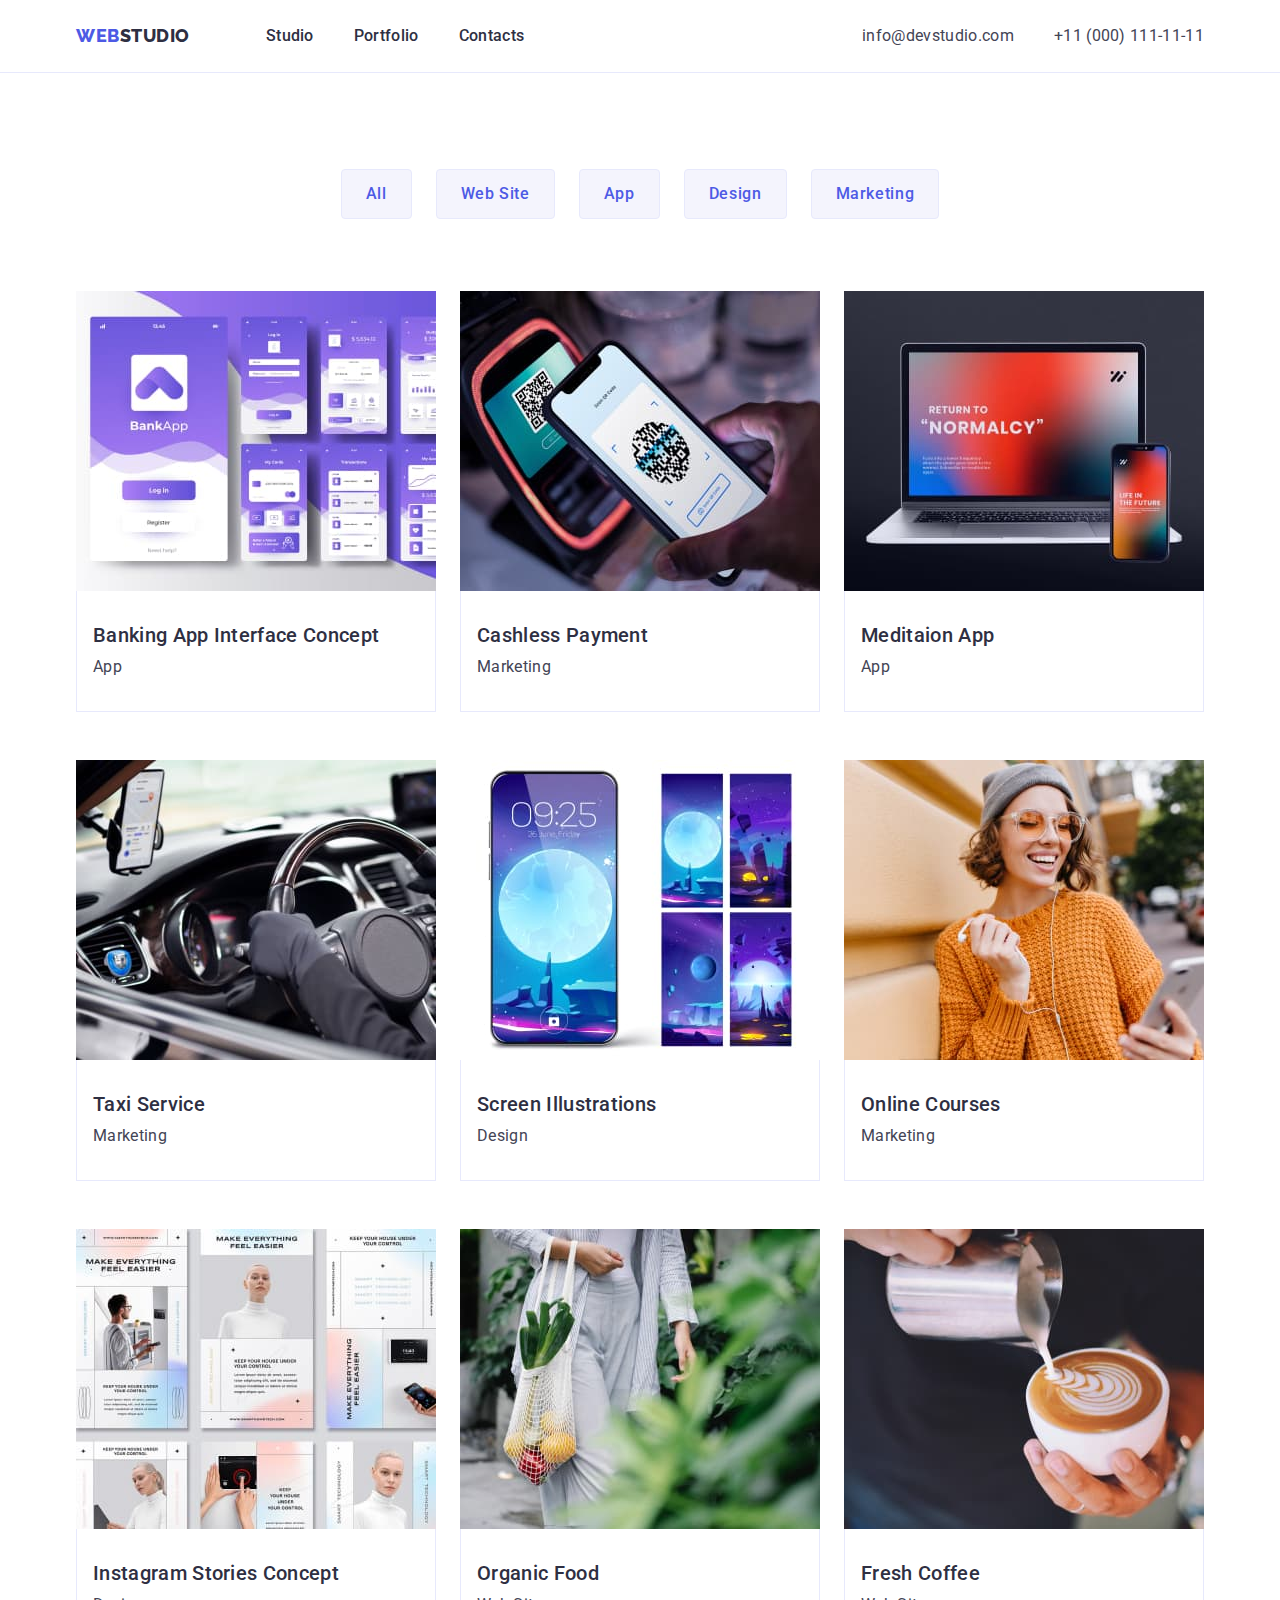
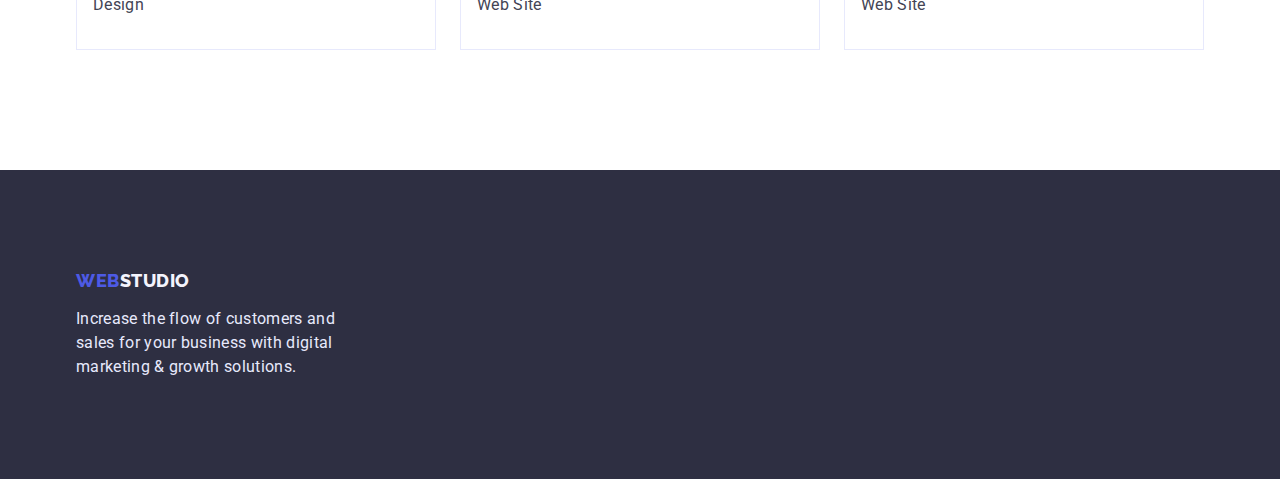
==== portfolio.html @ 297c989b "Initial commit" ====
<!DOCTYPE html>
<html lang="en">
  <head>
    <meta charset="UTF-8" />
    <meta http-equiv="X-UA-Compatible" content="IE=edge" />
    <meta name="viewport" content="width=device-width, initial-scale=1.0" />
    <title>Portfolio</title>
    <link rel="preconnect" href="https://fonts.googleapis.com" />
    <link rel="preconnect" href="https://fonts.gstatic.com" crossorigin />
    <link
      href="https://fonts.googleapis.com/css2?family=Raleway:wght@800&family=Roboto:wght@400;500;700;900&display=swap"
      rel="stylesheet"
    />
    <link
      rel="stylesheet"
      href="https://cdnjs.cloudflare.com/ajax/libs/modern-normalize/1.1.0/modern-normalize.css"
      integrity="sha512-Y0MM+V6ymRKN2zStTqzQ227DWhhp4Mzdo6gnlRnuaNCbc+YN/ZH0sBCLTM4M0oSy9c9VKiCvd4Jk44aCLrNS5Q=="
      crossorigin="anonymous"
      referrerpolicy="no-referrer"
    />
    <link rel="stylesheet" href="./css/styles.css" />
  </head>
  <body>
    <header class="header-border">
      <div class="container header-wrap">
        <nav class="nav-menu">
          <a href="./index.html" class="link logo nav-logo"
            ><span class="logo-first">Web</span>Studio</a
          >
          <ul class="list menu-list-wrap">
            <li><a href="./index.html" class="link menu-item">Studio</a></li>
            <li><a href="" class="link menu-item">Portfolio</a></li>
            <li><a href="" class="link menu-item">Contacts</a></li>
          </ul>
        </nav>
        <address>
          <ul class="list address-wrap">
            <li>
              <a
                href="mailto:info@devstudio.com"
                class="link contacts mail-addres"
                >info@devstudio.com</a
              >
            </li>
            <li>
              <a href="tel:+110001111111" class="link contacts"
                >+11 (000) 111-11-11</a
              >
            </li>
          </ul>
        </address>
      </div>
    </header>
    <main>
      <section class="portfolio-wrap">
        <div class="container">
          <h1 class="visually-hidden">Projects</h1>
          <ul class="list portfolio-filter">
            <li><button type="button" class="buton-filter">All</button></li>
            <li>
              <button type="button" class="buton-filter">Web Site</button>
            </li>
            <li><button type="button" class="buton-filter">App</button></li>
            <li><button type="button" class="buton-filter">Design</button></li>
            <li>
              <button type="button" class="buton-filter">Marketing</button>
            </li>
          </ul>
          <ul class="list portfolio-items">
            <li class="work-example">
              <a href="" class="link">
                <img
                  src="./images/project1.jpg"
                  alt="Client bank website"
                  width="360"
                />
                <div class="work-example-descr">
                  <h2 class="project-title">Banking App Interface Concept</h2>
                  <p class="type-project">App</p>
                </div>
              </a>
            </li>
            <li class="work-example">
              <a href="" class="link">
                <img
                  src="./images/project2.jpg"
                  alt="Payment application"
                  width="360"
                />
                <div class="work-example-descr">
                  <h2 class="project-title">Cashless Payment</h2>
                  <p class="type-project">Marketing</p>
                </div>
              </a>
            </li>
            <li class="work-example">
              <a href="" class="link">
                <img
                  src="./images/project3.jpg"
                  alt="App on phone and laptop"
                  width="360"
                />
                <div class="work-example-descr">
                  <h2 class="project-title">Meditaion App</h2>
                  <p class="type-project">App</p>
                </div>
              </a>
            </li>
            <li class="work-example">
              <a href="" class="link">
                <img
                  src="./images/project4.jpg"
                  alt="Phone in front of the driver"
                  width="360"
                />
                <div class="work-example-descr">
                  <h2 class="project-title">Taxi Service</h2>
                  <p class="type-project">Marketing</p>
                </div>
              </a>
            </li>
            <li class="work-example">
              <a href="" class="link">
                <img
                  src="./images/project5.jpg"
                  alt="Screensaver on phone"
                  width="360"
                />
                <div class="work-example-descr">
                  <h2 class="project-title">Screen Illustrations</h2>
                  <p class="type-project">Design</p>
                </div>
              </a>
            </li>
            <li class="work-example">
              <a href="" class="link">
                <img
                  src="./images/project6.jpg"
                  alt="Girl with phone"
                  width="360"
                />
                <div class="work-example-descr">
                  <h2 class="project-title">Online Courses</h2>
                  <p class="type-project">Marketing</p>
                </div>
              </a>
            </li>
            <li class="work-example">
              <a href="" class="link">
                <img
                  src="./images/project7.jpg"
                  alt="Picture layouts"
                  width="360"
                />
                <div class="work-example-descr">
                  <h2 class="project-title">Instagram Stories Concept</h2>
                  <p class="type-project">Design</p>
                </div>
              </a>
            </li>
            <li class="work-example">
              <a href="" class="link">
                <img
                  src="./images/project8.jpg"
                  alt="Bag with vegetables and fruits"
                  width="360"
                />
                <div class="work-example-descr">
                  <h2 class="project-title">Organic Food</h2>
                  <p class="type-project">Web Site</p>
                </div>
              </a>
            </li>
            <li class="work-example">
              <a href="" class="link">
                <img
                  src="./images/project9.jpg"
                  alt="Coffee preparation"
                  width="360"
                />
                <div class="work-example-descr">
                  <h2 class="project-title">Fresh Coffee</h2>
                  <p class="type-project">Web Site</p>
                </div>
              </a>
            </li>
          </ul>
        </div>
      </section>
    </main>
    <footer class="footer">
      <div class="container">
        <a href="./index.html" class="link logo-footer"
          ><span class="logo-first">Web</span>Studio</a
        >
        <p class="text-footer">
          Increase the flow of customers and sales for your business with
          digital marketing & growth solutions.
        </p>
      </div>
    </footer>
  </body>
</html>
---- css/styles.css ----
:root {
    --primary-clr-text: #434455;
    --secondary-clr-text: #2E2F42;
    --blue-clr: #4D5AE5;
    --action-clr: #404BBF;
    --write-logo-footer: #F4F4FD;
    --primary-write: #FFFFFF;
    --write-text-footer: #E7E9FC;

}

h1,
h2,
h3,
h4,
p,
ul {
    margin: 0;
    padding: 0;

}

img {
    display: flex;
}

.container {
    width: 1158px;
    margin-left: auto;
    margin-right: auto;
    padding: 0 15px;
}

body {
    font-family: 'Roboto', sans-serif;
    font-size: 16px;
    line-height: 1.5;
    letter-spacing: 0.02em;
    color: var(--primary-clr-text);
}

.list {
    list-style: none;
}

.link {
    text-decoration: none;

}

.logo {
    font-family: 'Raleway', sans-serif;
    font-weight: 800;
    font-size: 18px;
    line-height: 1.33;
    letter-spacing: 0.03em;
    text-transform: uppercase;
    color: var(--secondary-clr-text);
}

.logo-first {
    color: var(--blue-clr);
}

/* ========HEADER======== */
.header-border {
    border-bottom-width: 1px;
    border-bottom-style: solid;
    border-bottom-color: #E7E9FC;
}

.menu-item {
    font-weight: 500;
    font-size: 16px;
    line-height: 1.5;
    color: var(--secondary-clr-text);
    padding-top: 24px;
    padding-bottom: 24px;
}

.menu-item:hover,
.menu-item:focus {
    color: var(--action-clr);
}

.contacts {
    font-family: 'Roboto';
    font-style: normal;
    font-size: 16px;
    line-height: 1.5;
    color: var(--primary-clr-text);
    padding-top: 24px;
    padding-bottom: 24px;
}

.contacts:hover,
.contacts:focus {
    color: var(--action-clr);
}



.nav-menu {
    display: flex;
}

.header-wrap {
    display: flex;
    padding-top: 24px;
    padding-bottom: 24px;
    justify-content: space-between;
    align-items: center;
}

.menu-list-wrap {
    display: flex;
    gap: 40px;
}

.address-wrap {
    display: flex;
    gap: 40px;
}

.nav-logo {
    margin-right: 76px;
}

.mail-addres {}

/*    ========================  HERO ========================*/

.hero {
    background: var(--secondary-clr-text);
    padding-top: 188px;
    padding-bottom: 188px;
    display: flex;
}

.hero-text {
    width: 494px;
    font-weight: 700;
    font-size: 56px;
    line-height: 1.07;
    text-align: center;
    color: var(--primary-write);

    margin-bottom: 46px;
    margin-right: auto;
    margin-left: auto;
}

.hero-button {
    font-family: inherit;
    font-weight: 500;
    font-size: 16px;
    line-height: 1.5;
    letter-spacing: 0.04em;
    color: var(--primary-write);
    background-color: var(--blue-clr);
    border-radius: 4px;
    cursor: pointer;
    display: flex;
    margin-right: auto;
    margin-left: auto;
    padding: 16px 32px;
}

.hero-button:hover,
.hero-button:focus {
    background-color: var(--action-clr);
}



/* ===========Section strategy=============== */
.strategy-title {
    font-weight: 500;
    font-size: 20px;
    line-height: 1.2;
    color: var(--secondary-clr-text);

    margin-bottom: 8px;
}

.strategy-company {
    padding-top: 120px;
    padding-bottom: 120px;
}

.strategy-items {
    display: flex;
    gap: 24px;
}

.strategy-items .item {
    width: 264px;
}

/* ===============OUR WORKS ==========================*/
.title {
    font-weight: 700;
    font-size: 36px;
    line-height: 1.11;
    text-align: center;
    color: var(--secondary-clr-text);
    text-transform: capitalize;
    margin-bottom: 72px;
}

.works {
    padding-bottom: 120px;
}

.work-items {
    display: flex;
    gap: 24px;
}


/* =======================Specialists =======================*/
.team-section {
    background-color: var(--write-logo-footer);
    padding-top: 120px;
    padding-bottom: 120px;
}

.name-specialist {
    font-weight: 500;
    font-size: 20px;
    line-height: 1.2;
    color: var(--secondary-clr-text);

    text-align: center;
    margin-top: 32px;
    margin-bottom: 8px;
}

.work-profession {
    text-align: center;

}

.workers-title {
    display: block;
    margin-left: auto;
    margin-right: auto;
}

.workers-items {
    display: flex;
    gap: 24px;
}

.specialist-wrap {
    background-color: var(--primary-write);
    box-shadow: 0px 1px 6px rgba(46, 47, 66, 0.08), 0px 1px 1px rgba(46, 47, 66, 0.16), 0px 2px 1px rgba(46, 47, 66, 0.08);
    border-radius: 0px 0px 4px 4px;
    padding-bottom: 32px;
}

/* ================Footer================== */
.footer {
    background-color: var(--secondary-clr-text);
    padding-top: 100px;
    padding-bottom: 100px;
}

.text-footer {

    font-size: 16px;
    line-height: 1.5;
    color: var(--write-text-footer);

    width: 264px;
    margin-right: auto;
}

.logo-footer {
    font-family: 'Raleway', sans-serif;
    font-weight: 800;
    font-size: 18px;
    line-height: 1.17;
    letter-spacing: 0.03em;
    text-transform: uppercase;
    color: var(--write-logo-footer);
    display: inline-block;
    margin-bottom: 16px;
}

/*================== Page PORTFOLIO ======================= */

.portfolio-wrap {
    padding-top: 96px;
    padding-bottom: 120px;
}

.buton-filter {
    font-family: inherit;
    font-weight: 500;
    font-size: 16px;
    line-height: 1.5;
    letter-spacing: 0.04em;
    color: var(--blue-clr);
    background-color: var(--write-logo-footer);
    cursor: pointer;
    padding: 12px 24px;
    border: 1px solid var(--write-text-footer);
    border-radius: 4px;
}

.buton-filter:hover,
.buton-filter:focus {
    font-weight: 500;
    font-size: 16px;
    line-height: 1.5;
    letter-spacing: 0.04em;
    color: var(--primary-write);
    background-color: var(--action-clr);
    border: 1px solid var(--action-clr);
    border-radius: 4px;
}

.project-title {
    font-weight: 500;
    font-size: 20px;
    line-height: 1.2;
    color: var(--secondary-clr-text);

    margin-bottom: 8px;
}

.type-project {
    color: var(--primary-clr-text);
}

.visually-hidden {
    position: absolute;
    width: 1px;
    height: 1px;
    margin: -1px;
    border: 0;
    padding: 0;
    white-space: nowrap;
    clip-path: inset(100%);
    clip: rect(0 0 0 0);
    overflow: hidden;
}

.portfolio-filter {
    display: flex;
    justify-content: center;
    gap: 24px;
    margin-bottom: 72px;
}

.portfolio-items {
    display: flex;
    flex-wrap: wrap;
}

.work-example {
    width: 360px;
    margin-right: 24px;
    margin-bottom: 48px;
}

.work-example:nth-child(3n) {
    margin-right: 0px;
}

.work-example:nth-last-child(-n+3) {
    margin-bottom: 0px;
}

.work-example-descr {
    padding-left: 16px;
    padding-top: 32px;
    padding-bottom: 32px;
    border-left: 1px solid var(--write-text-footer);
    border-right: 1px solid var(--write-text-footer);
    border-bottom: 1px solid var(--write-text-footer);

}
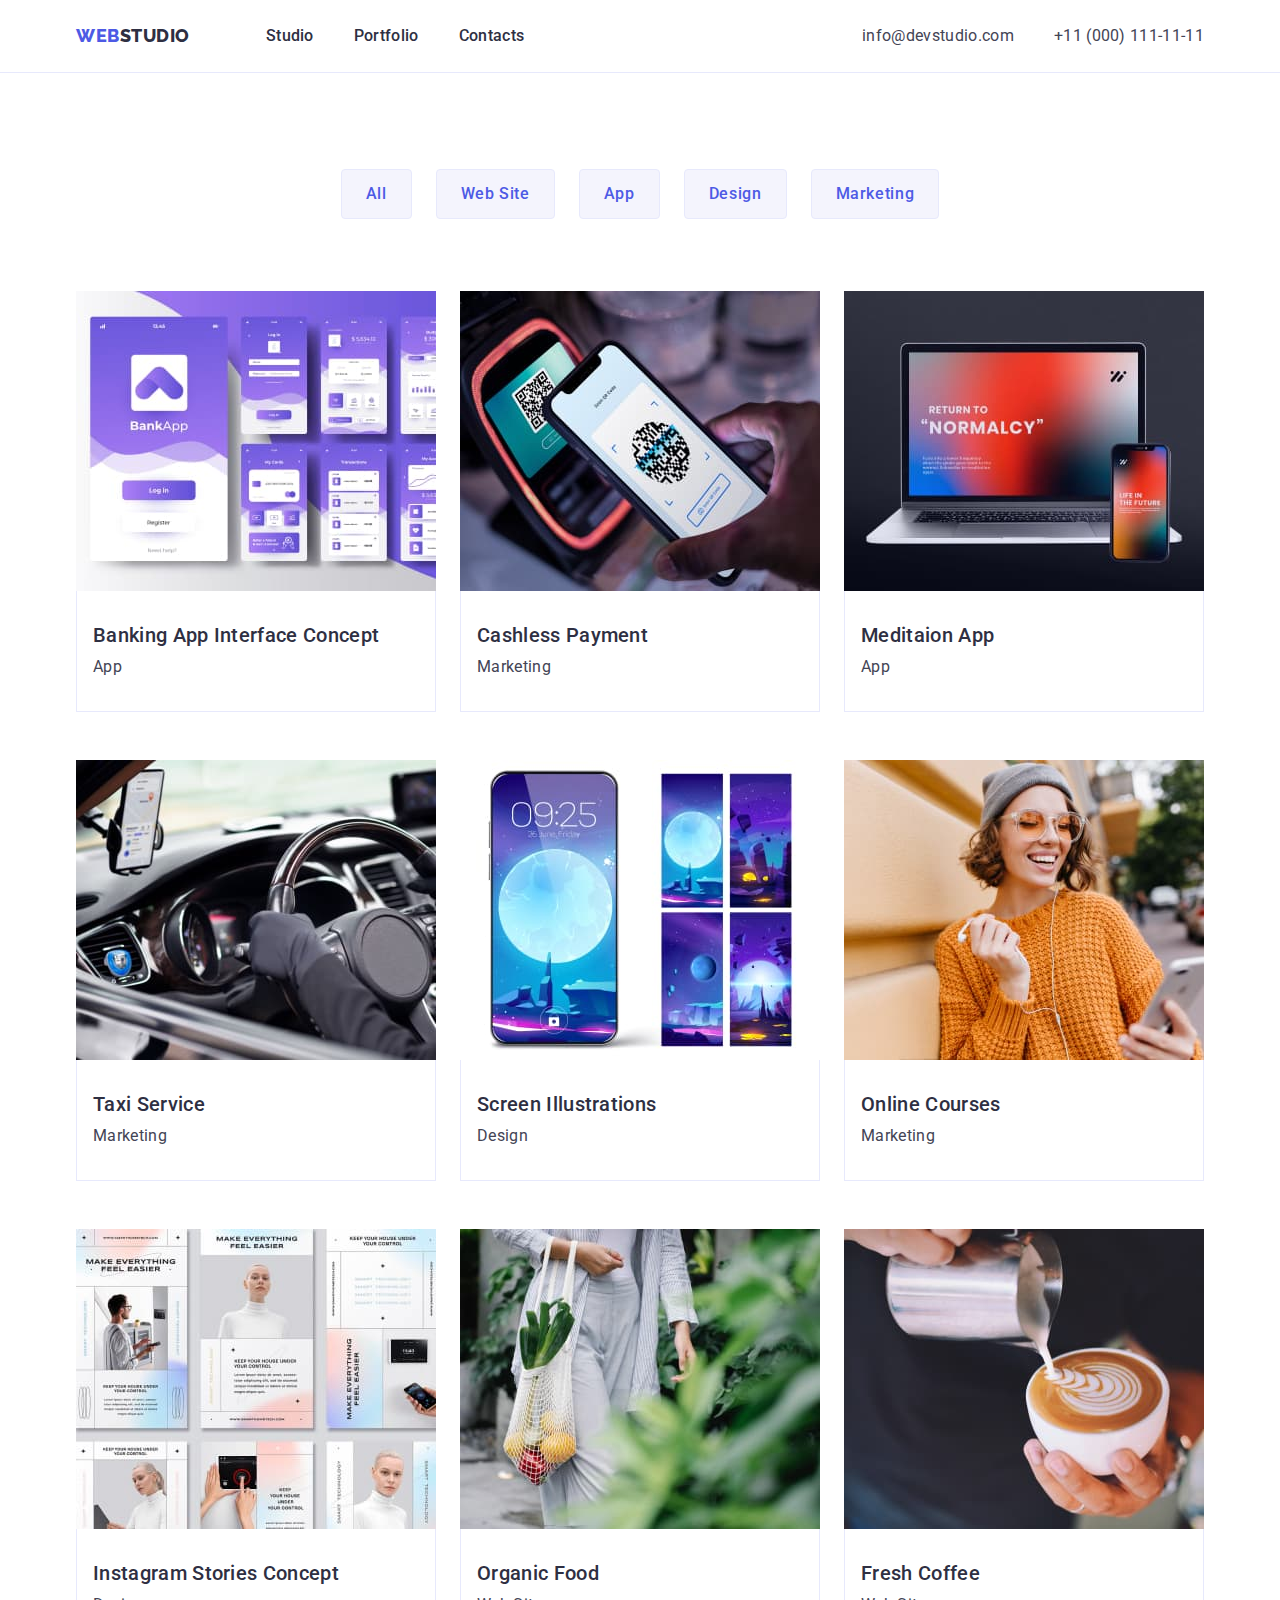
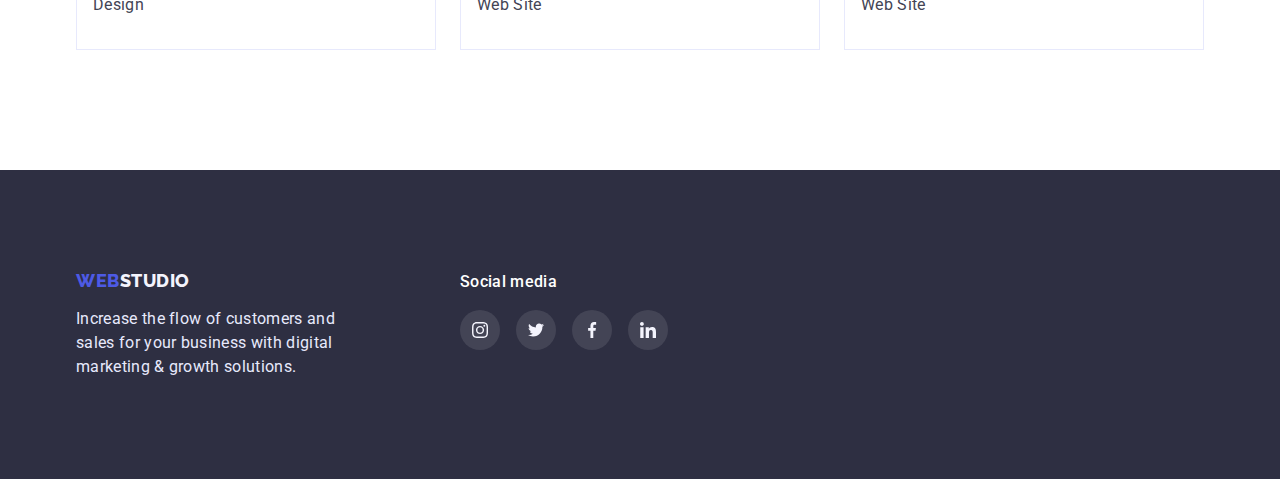
==== commit 43510cb9: "portfolio complate 4" ====
--- a/portfolio.html
+++ b/portfolio.html
@@ -68,7 +68,7 @@
           </ul>
           <ul class="list portfolio-items">
             <li class="work-example">
-              <a href="" class="link">
+              <a href="" class="link work-example-link">
                 <img
                   src="./images/project1.jpg"
                   alt="Client bank website"
@@ -81,7 +81,7 @@
               </a>
             </li>
             <li class="work-example">
-              <a href="" class="link">
+              <a href="" class="link work-example-link">
                 <img
                   src="./images/project2.jpg"
                   alt="Payment application"
@@ -94,7 +94,7 @@
               </a>
             </li>
             <li class="work-example">
-              <a href="" class="link">
+              <a href="" class="link work-example-link">
                 <img
                   src="./images/project3.jpg"
                   alt="App on phone and laptop"
@@ -107,7 +107,7 @@
               </a>
             </li>
             <li class="work-example">
-              <a href="" class="link">
+              <a href="" class="link work-example-link">
                 <img
                   src="./images/project4.jpg"
                   alt="Phone in front of the driver"
@@ -120,7 +120,7 @@
               </a>
             </li>
             <li class="work-example">
-              <a href="" class="link">
+              <a href="" class="link work-example-link">
                 <img
                   src="./images/project5.jpg"
                   alt="Screensaver on phone"
@@ -133,7 +133,7 @@
               </a>
             </li>
             <li class="work-example">
-              <a href="" class="link">
+              <a href="" class="link work-example-link">
                 <img
                   src="./images/project6.jpg"
                   alt="Girl with phone"
@@ -146,7 +146,7 @@
               </a>
             </li>
             <li class="work-example">
-              <a href="" class="link">
+              <a href="" class="link work-example-link">
                 <img
                   src="./images/project7.jpg"
                   alt="Picture layouts"
@@ -159,7 +159,7 @@
               </a>
             </li>
             <li class="work-example">
-              <a href="" class="link">
+              <a href="" class="link work-example-link">
                 <img
                   src="./images/project8.jpg"
                   alt="Bag with vegetables and fruits"
@@ -172,7 +172,7 @@
               </a>
             </li>
             <li class="work-example">
-              <a href="" class="link">
+              <a href="" class="link work-example-link">
                 <img
                   src="./images/project9.jpg"
                   alt="Coffee preparation"
@@ -189,14 +189,49 @@
       </section>
     </main>
     <footer class="footer">
-      <div class="container">
-        <a href="./index.html" class="link logo-footer"
-          ><span class="logo-first">Web</span>Studio</a
-        >
-        <p class="text-footer">
-          Increase the flow of customers and sales for your business with
-          digital marketing & growth solutions.
-        </p>
+      <div class="container footer-wrap">
+        <div class="footer-descr">
+          <a href="./index.html" class="link logo-footer"
+            ><span class="logo-first">Web</span>Studio</a
+          >
+          <p class="text-footer">
+            Increase the flow of customers and sales for your business with
+            digital marketing & growth solutions.
+          </p>
+        </div>
+        <div class="contacts-social-links">
+          <h2 class="fotter-contact-text">Social media</h2>
+          <ul class="list footer-social-lists">
+            <li>
+              <a href="" class="link footer-social-link-lists"
+                ><svg class="footer-social-link" width="16" height="16">
+                  <use href="./images/icons.svg#icon-instagram"></use>
+                </svg>
+              </a>
+            </li>
+            <li>
+              <a href="" class="link footer-social-link-lists"
+                ><svg class="footer-social-link" width="16" height="16">
+                  <use href="./images/icons.svg#icon-twitter"></use>
+                </svg>
+              </a>
+            </li>
+            <li>
+              <a href="" class="link footer-social-link-lists"
+                ><svg class="footer-social-link" width="16" height="16">
+                  <use href="./images/icons.svg#icon-facebook"></use>
+                </svg>
+              </a>
+            </li>
+            <li>
+              <a href="" class="link footer-social-link-lists"
+                ><svg class="footer-social-link" width="16" height="16">
+                  <use href="./images/icons.svg#icon-linkedin"></use>
+                </svg>
+              </a>
+            </li>
+          </ul>
+        </div>
       </div>
     </footer>
   </body>
--- a/css/styles.css
+++ b/css/styles.css
@@ -135,6 +135,12 @@
     padding-top: 188px;
     padding-bottom: 188px;
     display: flex;
+
+    background-image: linear-gradient(to right, rgba(46, 47, 66, 0.7), rgba(46, 47, 66, 0.7)), url(../images/header-bg.jpg);
+    content: "";
+    background-repeat: no-repeat;
+    background-position: center;
+    background-size: 1440рх;
 }
 
 .hero-text {
@@ -158,6 +164,7 @@
     letter-spacing: 0.04em;
     color: var(--primary-write);
     background-color: var(--blue-clr);
+    border: 0px;
     border-radius: 4px;
     cursor: pointer;
     display: flex;
@@ -196,6 +203,16 @@
 .strategy-items .item {
     width: 264px;
 }
+
+.strategy-descr-wrap {
+    display: flex;
+    padding: 24px 100px;
+    margin-bottom: 8px;
+    background-color: var(--write-logo-footer);
+    border-radius: 4px;
+}
+
+
 
 /* ===============OUR WORKS ==========================*/
 .title {
@@ -238,11 +255,11 @@
 
 .work-profession {
     text-align: center;
+    margin-bottom: 8px;
 
 }
 
 .workers-title {
-    display: block;
     margin-left: auto;
     margin-right: auto;
 }
@@ -259,6 +276,68 @@
     padding-bottom: 32px;
 }
 
+.social-link-wrap {
+    display: flex;
+    justify-content: center;
+    gap: 24px;
+}
+
+.social-link-lists {
+    display: flex;
+    width: 40px;
+    height: 40px;
+    border-radius: 50%;
+    background-color: var(--blue-clr);
+    justify-content: center;
+    align-items: center;
+}
+
+.social-link-lists:hover,
+.social-link-lists:hover {
+    background-color: var(--action-clr)
+}
+
+
+
+.social-link {
+    fill: var(--primary-write);
+}
+
+
+/*    =================CUSTOMERS WRAP========== */
+
+.customers-wrap {
+    padding-top: 130px;
+    padding-bottom: 130px;
+
+}
+
+.customers-title {
+    margin-left: auto;
+    margin-right: auto;
+    margin-bottom: 72px;
+}
+
+.customers-list {
+    display: flex;
+    gap: 24px;
+}
+
+.customers-icon-link {
+    display: flex;
+    padding: 16px 32px;
+    fill: #8E8F99;
+    border: 1px solid #8E8F99;
+    border-radius: 4px;
+}
+
+.customers-icon-link:hover,
+.customers-icon-link:focus {
+    border: 1px solid var(--action-clr);
+    fill: var(--action-clr)
+}
+
+
 /* ================Footer================== */
 .footer {
     background-color: var(--secondary-clr-text);
@@ -272,8 +351,13 @@
     line-height: 1.5;
     color: var(--write-text-footer);
 
+
+    margin-right: auto;
+}
+
+.footer-descr {
     width: 264px;
-    margin-right: auto;
+    margin-right: 120px;
 }
 
 .logo-footer {
@@ -288,6 +372,50 @@
     margin-bottom: 16px;
 }
 
+.footer-wrap {
+    display: flex;
+}
+
+.contacts-social-links {
+    width: 208px;
+}
+
+.fotter-contact-text {
+    font-weight: 500;
+    font-size: 16px;
+    line-height: 1, 5;
+    color: var(--primary-write);
+
+    margin-bottom: 16px;
+}
+
+.footer-social-lists {
+    display: flex;
+    justify-content: center;
+    gap: 16px;
+}
+
+.footer-social-link-lists {
+    display: flex;
+    width: 40px;
+    height: 40px;
+    border-radius: 50%;
+    background: rgba(255, 255, 255, 0.1);
+    justify-content: center;
+    align-items: center;
+}
+
+.footer-social-link-lists:hover,
+.footer-social-link-lists:hover {
+    background: #31D0AA;
+}
+
+
+
+.footer-social-link {
+    fill: var(--write-logo-footer);
+}
+
 /*================== Page PORTFOLIO ======================= */
 
 .portfolio-wrap {
@@ -319,6 +447,7 @@
     background-color: var(--action-clr);
     border: 1px solid var(--action-clr);
     border-radius: 4px;
+    box-shadow: 0px 3px 1px rgba(0, 0, 0, 0.1), 0px 2px 1px rgba(0, 0, 0, 0.08), 0px 2px 2px rgba(0, 0, 0, 0.12);
 }
 
 .project-title {
@@ -381,4 +510,13 @@
     border-right: 1px solid var(--write-text-footer);
     border-bottom: 1px solid var(--write-text-footer);
 
+}
+
+.work-example-link {
+    box-shadow: none;
+}
+
+.work-example:hover,
+.work-example:focus {
+    box-shadow: 0px 1px 6px rgba(46, 47, 66, 0.08), 0px 1px 1px rgba(46, 47, 66, 0.16), 0px 2px 1px rgba(46, 47, 66, 0.08);
 }